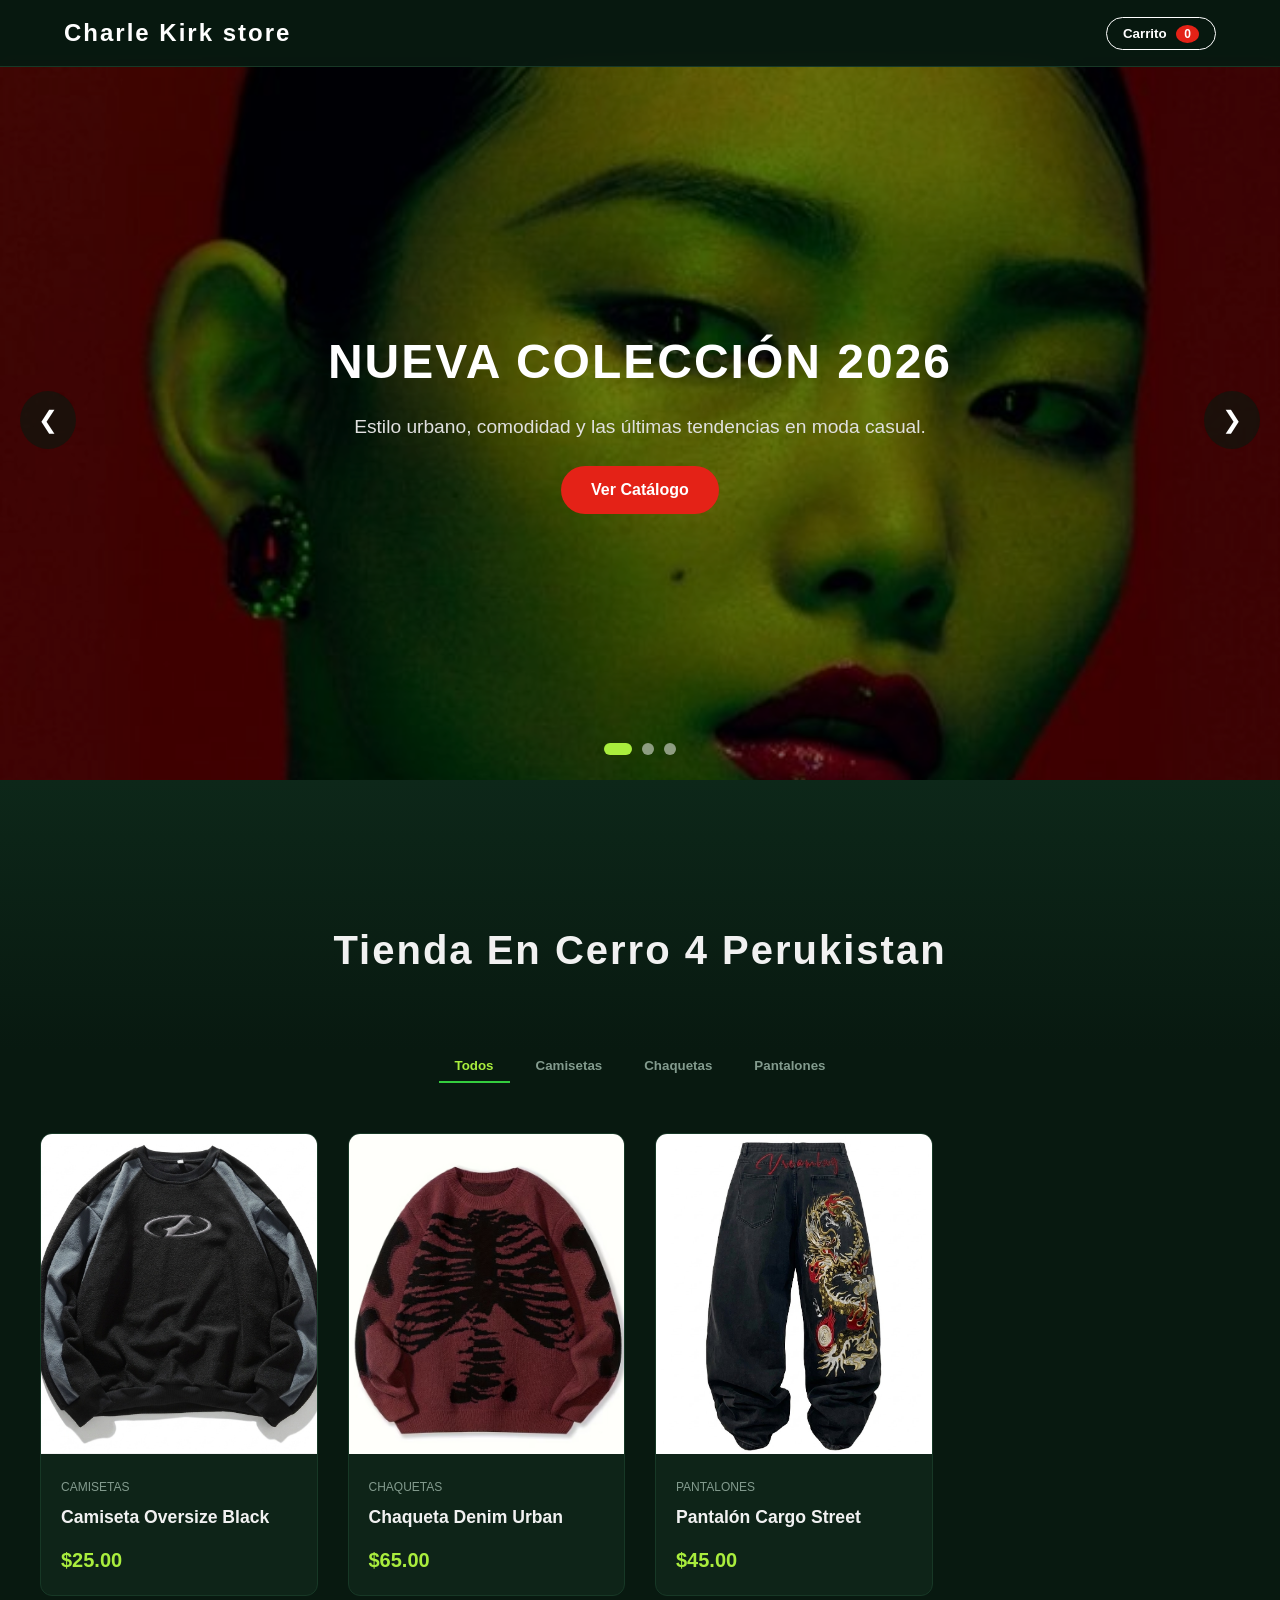
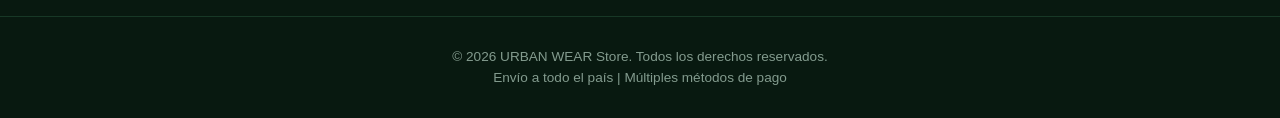
==== index.html @ a1fc96e9 "Add files via upload" ====
<!DOCTYPE html>
<html lang="es">
<head>
    <meta charset="UTF-8">
    <meta name="viewport" content="width=device-width, initial-scale=1.0">
    <title>URBAN WEAR | Nueva Colección 2026</title>
    <link rel="stylesheet" href="gemini-code-1788319221187.css">
</head>
<body>
    <!-- HEADER -->
    <header class="header">
        <div class="header-container">
            <a href="HURT.html" class="logo">
                
             Charle Kirk store  
            </a>
            
            <div class="nav-right">
                <button class="cart-icon-btn" onclick="toggleCart()" aria-label="Ver carrito">
                    Carrito <span class="cart-badge" id="cartCount">0</span>
                </button>
            </div>
        </div>
    </header>

    <!-- BANNER SLIDER EN EL INICIO -->
    <section class="hero-slider">
        <div class="slider-container" id="sliderContainer">
            <!-- Diapositiva 1 -->
            <div class="slide active">
                <img title="hola 3034'03" src="image/163700b85da5c30b538ca26309156ab8.jpg" alt="Nueva Colección 2026" class="slide-img">
                <div class="slide-content">
                    <h1>Nueva Colección 2026</h1>
                    <p>Estilo urbano, comodidad y las últimas tendencias en moda casual.</p>
                    <a href="#productsGrid" class="btn-hero">Ver Catálogo</a>
                </div>
            </div>
            <!-- Diapositiva 2 -->
            <div class="slide">
                <img title="holssllsdlfd" src="image/7cf122d9e688995574998baca7591b94.jpg" alt="Ofertas Urbanas" class="slide-img">
                <div class="slide-content">
                    <h1>Chaquetas & Hoodies</h1>
                    <p>Protección y diseño para el dia a dia en la ciudad.</p>
                    <button class="btn-hero" onclick="window.location.href='como-se-hizo.html'">Ver Chaquetas</button>
                </div>
            </div>
            <!-- Diapositiva 3 -->
            <div class="slide">
                <img src="image/2fb20e4307f51b3ee5117b6e5829adaa.jpg" alt="Tendencia Streetwear" class="slide-img">
                <div class="slide-content">
                    <h1>Estilo Streetwear</h1>
                    <p>Crea tu outfit ideal con nuestras prendas exclusivas.</p>
                    <button class="btn-hero" onclick="window.location.href='como-se-hizo2.html'">Ver Pantalones</button>
                </div>
            </div>
        </div>
        
        <!-- Controles de navegación -->
        <button class="slider-btn prev-btn" onclick="changeSlide(-1)" aria-label="Anterior">&#10094;</button>
        <button class="slider-btn next-btn" onclick="changeSlide(1)" aria-label="Siguiente">&#10095;</button>
        
        <!-- Indicadores (Puntos) -->
        <div class="slider-dots">
            <span class="dot active" onclick="goToSlide(0)"></span>
            <span class="dot" onclick="goToSlide(1)"></span>
            <span class="dot" onclick="goToSlide(2)"></span>
        </div>
    </section>

    <!-- HERO SECTION -->
        <section class="hero">
        <h1>Tienda En Cerro 4 Perukistan</h1>
    </section>

    <!-- TIENDA -->
    <section class="products-section" id="productsGrid">
        
        
        <!-- Barra de Filtros -->
        <div class="filter-bar">
            <button class="filter-btn active" onclick="filterProducts('all', event)">Todos</button>
            <button class="filter-btn" onclick="filterProducts('camisetas', event)">Camisetas</button>
            <button class="filter-btn" onclick="filterProducts('chaquetas', event)">Chaquetas</button>
            <button class="filter-btn" onclick="filterProducts('pantalones', event)">Pantalones</button>
        </div>
        
        <!-- Contenedor en Cuadricula Corregido -->
        <div class="products-container">
            <!-- Producto 1: Camiseta -->
            <article class="product-card" data-category="camisetas">
            <div class="product-img-wrapper" onclick="openProductModal(
            'Camiseta Oversize Black', 
            25.00, 
            'Camisetas', 
            'Algodón pesado de 240 GSM con corte relajado.', 
        [
            'image/Gemini_Generated_Image_12ysn412ysn412ys.jpg', 
            'image/Gemini_Generated_Image_q375s0q375s0q375.jpg'
        ]
    )">
                    
                    <img src="image/Gemini_Generated_Image_12ysn412ysn412ys.jpg" alt="Camiseta Frontal" class="product-img primary">
                    <img src="image/Gemini_Generated_Image_q375s0q375s0q375.jpg" alt="Camiseta Trasera" class="product-img secondary">
                   
                </div>
                <div class="product-details">
                    <span class="product-category">Camisetas</span>
                    <h3 class="product-title">Camiseta Oversize Black</h3>
                        <span class="product-price">$25.00</span>
                </div>
            </article>

            <!-- Producto 2: Chaqueta -->
            <article class="product-card" data-category="chaquetas">
                <div class="product-img-wrapper" onclick="openProductModal('Chaqueta Denim Urban', 65.00, 'Chaquetas', 'Denim rigido de alta durabilidad con acabado desgastado estilo vintage.', ['image/IMG_20260619_115208.jpg', 'image/Gemini_Generated_Image_75jp1m75jp1m75jp.jpg'])">
                    <img src="image/IMG_20260619_115208.jpg" alt="Chaqueta Frontal" class="product-img primary">
                    <img src="image/Gemini_Generated_Image_75jp1m75jp1m75jp.jpg" alt="Chaqueta Detalle" class="product-img secondary">
                    
                </div>
                <div class="product-details">
                    <span class="product-category">Chaquetas</span>
                    <h3 class="product-title">Chaqueta Denim Urban</h3>
                    
                        <span class="product-price">$65.00</span>

                </div>
            </article>

            <!-- Producto 3: Pantalón -->
            <article class="product-card" data-category="pantalones">
                <div class="product-img-wrapper" onclick="openProductModal('Pantalón Cargo Street', 45.00, 'Pantalones', 'Pantalón tipo cargo con múltiples bolsillos funcionales y ajuste tobillero.', ['image/03630782-336c-4d20-b25e-a9e3257070a8.jpg', 'image/89b2fe8f-d953-47ab-aab5-9dfa1ce4a994.jpg'])">
                    <img src="image/03630782-336c-4d20-b25e-a9e3257070a8.jpg" alt="Pantalón Cargo" class="product-img primary">
                    <img src="image/89b2fe8f-d953-47ab-aab5-9dfa1ce4a994.jpg" alt="Pantalón Detalle" class="product-img secondary">
                    
                </div>
                <div class="product-details">
                    <span class="product-category">Pantalones</span>
                    <h3 class="product-title">Pantalón Cargo Street</h3>
                    <div class="product-bottom">
                        <span class="product-price">$45.00</span>
                        
                    </div>
                </div>
            </article>
        </div>
    </section>

    <!-- CARRITO LATERAL -->
    <div class="cart-overlay" id="cartOverlay" onclick="toggleCart()"></div>
    <aside class="cart-drawer" id="cartDrawer" aria-hidden="true">
        <div class="cart-header">
            <h2>Tu Carrito</h2>
            <button class="close-cart" onclick="toggleCart()">&times;</button>
        </div>
        <ul class="cart-items-list" id="cartItemsList"></ul>
        <div class="cart-summary">
            <div class="cart-total">
                <span>Total:</span>
                <span id="cartTotal">$0.00</span>
            </div>
            <button class="btn-checkout" onclick="checkout()">Finalizar Compra</button>
        </div>
    </aside>

    <!-- FOOTER -->
    <footer>
        <p>&copy; 2026 URBAN WEAR Store. Todos los derechos reservados.</p>
        <span>Envío a todo el país | Múltiples métodos de pago</span>
    </footer>


<!-- REEMPLAZA EL BLOQUE DE TU MODAL CON ESTE -->
<div class="product-modal" id="productModal" aria-hidden="true">
    <button class="close-modal" onclick="closeProductModal()">&times;</button>
    <div class="modal-grid">
        <div class="modal-gallery">
            <div class="main-modal-img-container">
                <img id="modalMainImg" src="" alt="Producto" class="modal-main-img">
            </div>
            <!-- Contenedor donde JS inyectará las miniaturas dinámicamente -->
            <div class="modal-thumbnails" id="modalThumbnails"></div>
        </div>
        <div class="modal-info">
            <span class="product-category" id="modalCategory">Categoría</span>
            <h2 id="modalTitle">Nombre del Producto</h2>
            <div class="modal-price" id="modalPrice">$0.00</div>
            <p class="modal-description" id="modalDescription">Descripción...</p>
            
            <div class="modal-size-selector">
                <label>Talla: </label>
                <!-- ID agregado para capturar el clic de las tallas -->
                <div class="size-options" id="modalSizeOptions">
                    <button class="size-btn">S</button>
                    <button class="size-btn active">M</button>
                    <button class="size-btn">L</button>
                    <button class="size-btn">XL</button>
                </div>
            </div>
            
            <!-- ID agregado para escuchar el evento de añadir al carrito -->
            <button class="btn-checkout" id="btnAddToCartModal">Añadir al Carrito</button>
        </div>
    </div>
</div>
    
    <!-- MOVER EL SCRIPT AQUÍ AL FINAL -->
    <script src="gemini-code-1788319195585.js"></script>
</body>
</html>

    
</body>
</html>
---- gemini-code-1788319221187.css ----
/* ==========================================
   VARIABLES & CONFIGURACIÓN DE TEMA
   ========================================== */
:root {
    /* Paleta de colores: Fallen Angels */
    --lava-red: #E42217;      /* Rojo para botones y elementos de acento */
    --lemon-lime: #A9ED3D;    /* Lima brillante para estados hover y badges */
    --fresh-green: #34CD3F;   /* Verde para acentos secundarios */
    --black-bean: #081910;    /* Verde muy oscuro/Casi negro para fondos */

    /* Mapeo de la paleta a los componentes */
    --bg-color: var(--black-bean);
    --card-bg: #0e2418;       /* Tono verdoso ligeramente más claro para tarjetas */
    --modal-bg: #0a1c13;      /* Tono verdoso oscuro para ventanas modales */
    --primary-color: #ffffff;
    --text-color: #f1f1f1;
    --text-muted: #839b8e;    /* Tono apagado adaptado a la paleta */
    --accent-color: var(--lava-red);
    --accent-hover: #c4180e;
    --border-color: #173826;  /* Bordes verdes oscuros integrados */
    --transition: all 0.3s ease;
}

/* ==========================================
   RESET & ESTILOS BASE
   ========================================== */
*, *::before, *::after {
    margin: 0;
    padding: 0;
    box-sizing: border-box;
    font-family: 'Helvetica Neue', Arial, sans-serif;
}

body {
    background: var(--bg-color);
    color: var(--text-color);
    line-height: 1.5;
    overflow-x: hidden;
}

button {
    cursor: pointer;
    border: none;
    background: transparent;
    color: inherit;
    transition: var(--transition);
}

.header-container, 
.shop-container, 
.products-container {
    max-width: 1200px;
    margin: 0 auto;
}

/* ==========================================
   HEADER
   ========================================== */
.header {
    position: fixed;
    top: 0;
    width: 100%;
    background: rgba(8, 25, 16, 0.95);
    backdrop-filter: blur(8px);
    border-bottom: 1px solid var(--border-color);
    z-index: 1000;
    padding: 15px 5%;
}

.header-container {
    display: flex;
    justify-content: space-between;
    align-items: center;
}

.logo {
    display: flex;
    align-items: center;
    gap: 10px;
    font-weight: 900; 
    font-size: 24px; 
    letter-spacing: 2px; 
    color: var(--primary-color);
    text-decoration: none;
    
}

.logo-image { 
    height: 30px; 
}

.cart-icon-btn {
    border: 1px solid var(--primary-color);
    color: var(--primary-color);
    padding: 8px 16px;
    border-radius: 20px;
    font-weight: 600;
}

.cart-icon-btn:hover {
    background: var(--lemon-lime);
    border-color: var(--lemon-lime);
    color: var(--black-bean);
}

.cart-badge {
    background: var(--accent-color);
    color: #fff;
    padding: 2px 8px;
    border-radius: 50%;
    font-size: 0.75rem;
    margin-left: 6px;
}

/* ==========================================
   HERO & BANNER SLIDER
   ========================================== */
.hero {
    padding: 140px 5% 60px;
    text-align: center;
    background: linear-gradient(180deg, #0d2719 0%, var(--bg-color) 100%);
}

.hero h1 { font-size: 2.5rem; letter-spacing: 2px; margin-bottom: 10px; }
.hero p { color: var(--text-muted); }

.hero-slider {
    position: relative;
    width: 100%;
    height: 80vh;
    min-height: 450px;
    margin-top: 60px;
    overflow: hidden;
    background: var(--bg-color);
}

.slider-container { 
    width: 100%; 
    height: 100%; 
    position: relative; 
}

.slide {
    position: absolute;
    inset: 0;
    opacity: 0;
    transition: opacity 0.8s ease-in-out;
    display: flex;
    align-items: center;
    justify-content: center;
    will-change: opacity;
    cursor: pointer; /* Muestra la mano al pasar sobre el banner */
}

.slide.active { opacity: 1; z-index: 1; }

.slide-img {
    position: absolute;
    width: 100%;
    height: 100%;
    object-fit: cover;
    filter: brightness(0.5);
}

.slide-content {
    position: relative;
    z-index: 2;
    text-align: center;
    color: #fff;
    padding: 0 20px;
    max-width: 800px;
    animation: fadeInUp 0.8s ease forwards;
}

.slide-content h1 { 
    font-size: 3rem; 
    text-transform: uppercase; 
    letter-spacing: 2px; 
    margin-bottom: 15px; 
}

.slide-content p { 
    font-size: 1.2rem; 
    margin-bottom: 25px; 
    color: #e0e0e0; 
}

.btn-hero {
    display: inline-block;
    padding: 12px 30px;
    background: var(--accent-color);
    color: #fff;
    text-decoration: none;
    border-radius: 30px;
    font-weight: bold;
    font-size: 1rem;
    transition: var(--transition);
}

.btn-hero:hover { 
    background: var(--lemon-lime); 
    color: var(--black-bean);
    transform: translateY(-2px); 
}

.slider-btn {
    position: absolute;
    top: 50%;
    transform: translateY(-50%);
    background: rgba(8, 25, 16, 0.6);
    color: #fff;
    font-size: 1.5rem;
    padding: 15px 18px;
    border-radius: 50%;
    z-index: 10;
}

.slider-btn:hover { background: var(--lava-red); }
.prev-btn { left: 20px; }
.next-btn { right: 20px; }

.slider-dots {
    position: absolute;
    bottom: 25px;
    left: 50%;
    transform: translateX(-50%);
    display: flex;
    gap: 10px;
    z-index: 10;
}

.dot {
    width: 12px;
    height: 12px;
    border-radius: 50%;
    background: rgba(255, 255, 255, 0.5);
    cursor: pointer;
    transition: var(--transition);
}

.dot.active, .dot:hover {
    background: var(--lemon-lime);
    width: 28px;
    border-radius: 10px;
}

/* ==========================================
   PRODUCTOS & GRID
   ========================================== */
.shop-container { padding: 0 5%; margin-bottom: 60px; }

.filter-bar {
    display: flex;
    justify-content: center;
    gap: 10px;
    margin-bottom: 30px;
    flex-wrap: wrap;
}

.filter-btn {
    color: var(--text-muted);
    padding: 8px 16px;
    font-weight: 600;
    border-bottom: 2px solid transparent;
}

.filter-btn:hover, 
.filter-btn.active {
    color: var(--lemon-lime);
    border-bottom-color: var(--fresh-green);
}

.products-container {
    display: grid;
    grid-template-columns: repeat(auto-fill, minmax(260px, 1fr));
    gap: 30px;
    padding: 20px 0;
}

.product-card {
    background: var(--card-bg);
    border: 1px solid var(--border-color);
    border-radius: 12px;
    overflow: hidden;
    transition: var(--transition);
}

.product-card:hover { 
    transform: translateY(-5px); 
    border-color: var(--fresh-green); 
}

.product-details { padding: 20px; }
.product-category { font-size: 0.75rem; color: var(--text-muted); text-transform: uppercase; }
.product-title { font-size: 1.1rem; margin: 6px 0 15px; }
.product-bottom { display: flex; justify-content: space-between; align-items: center; }
.product-price { font-size: 1.25rem; font-weight: 700; color: var(--lemon-lime); }

/* Botones de acción general */
.btn-add-cart, .btn-checkout {
    background: var(--accent-color);
    color: #fff;
    font-weight: 600;
    border-radius: 6px;
}

.btn-add-cart { padding: 10px 18px; }
.btn-checkout { width: 100%; padding: 14px; font-size: 1rem; font-weight: 700; }

.btn-add-cart:hover, .btn-checkout:hover { 
    background: var(--lemon-lime); 
    color: var(--black-bean); 
}

/* Efecto hover e imágenes */
.product-img-wrapper {
    position: relative;
    width: 100%;
    height: 320px;
    background: var(--bg-color);
    overflow: hidden;
    cursor: pointer;
}

.product-img-wrapper .product-img {
    width: 100%;
    height: 100%;
    position: absolute;
    top: 0;
    left: 0;
    object-fit: cover;
    transition: opacity 0.4s ease-in-out, transform 0.4s ease;
}

.product-img-wrapper .product-img.secondary,
.product-img-wrapper:hover .product-img.primary { opacity: 0; }

.product-img-wrapper:hover .product-img.secondary {
    opacity: 1;
    transform: scale(1.05);
}

.quick-view-badge {
    position: absolute;
    bottom: 15px;
    left: 50%;
    transform: translate(-50%, 20px);
    background: var(--lemon-lime);
    color: var(--black-bean);
    font-weight: bold;
    padding: 6px 16px;
    border-radius: 20px;
    font-size: 0.75rem;
    opacity: 0;
    pointer-events: none;
    z-index: 2;
    transition: var(--transition);
}

.product-img-wrapper:hover .quick-view-badge {
    opacity: 1;
    transform: translate(-50%, 0);
}

/* ==========================================
   CARRITO LATERAL (DRAWER)
   ========================================== */
.cart-overlay {
    display: none;
    position: fixed;
    inset: 0;
    background: rgba(0, 0, 0, 0.7);
    z-index: 1500;
}

.cart-overlay.active { display: block; }

.cart-drawer {
    position: fixed;
    top: 0;
    right: -400px;
    width: 100%;
    max-width: 380px;
    height: 100%;
    background: var(--card-bg);
    z-index: 2000;
    transition: right 0.3s ease;
    padding: 25px;
    display: flex;
    flex-direction: column;
}

.cart-drawer.open { right: 0; }

.cart-header { 
    display: flex; 
    justify-content: space-between; 
    align-items: center; 
    border-bottom: 1px solid var(--border-color); 
    padding-bottom: 15px; 
}

.close-cart { 
    color: var(--text-color); 
    font-size: 1.8rem; 
}

.cart-items-list { 
    list-style: none; 
    flex-grow: 1; 
    overflow-y: auto; 
    margin: 20px 0; 
}

.cart-item { 
    display: flex; 
    justify-content: space-between; 
    align-items: center; 
    padding: 12px 0; 
    border-bottom: 1px solid var(--border-color); 
}

.cart-item-details { display: flex; flex-direction: column; gap: 4px; }
.cart-item-price { font-size: 0.8rem; color: var(--text-muted); }
.cart-item-controls { display: flex; align-items: center; gap: 8px; margin-top: 6px; }

.btn-qty {
    background: var(--black-bean);
    border: 1px solid var(--border-color);
    color: #fff;
    width: 22px;
    height: 22px;
    border-radius: 4px;
    font-weight: bold;
}

.btn-qty:hover { background: var(--fresh-green); color: var(--black-bean); }
.qty-count { font-size: 0.85rem; font-weight: bold; }
.cart-item-subtotal { display: flex; flex-direction: column; align-items: flex-end; justify-content: space-between; height: 100%; }
.remove-item-btn { color: var(--accent-color); font-size: 0.85rem; }

.cart-summary { border-top: 1px solid var(--border-color); padding-top: 20px; }
.cart-total { display: flex; justify-content: space-between; font-size: 1.2rem; font-weight: 700; margin-bottom: 15px; }

/* ==========================================
   MODAL PDP A PANTALLA COMPLETA (FULLSCREEN)
   ========================================== */
.product-modal {
    position: fixed;
    top: 0;
    left: 0;
    width: 100vw;
    height: 100vh;
    background-color: var(--modal-bg);
    color: var(--text-color);
    z-index: 9999;
    padding: 40px 20px;
    box-sizing: border-box;
    overflow-y: auto;
    
    transform: translateY(100%);
    visibility: hidden;
    transition: transform 0.4s cubic-bezier(0.16, 1, 0.3, 1), visibility 0.4s;
    will-change: transform;
}

.product-modal.active {
    visibility: visible;
    transform: translateY(0);
}

.close-modal {
    position: fixed;
    top: 20px;
    right: 25px;
    font-size: 1.8rem;
    background: var(--black-bean);
    border: 1px solid var(--border-color);
    color: #fff;
    border-radius: 50%;
    width: 45px;
    height: 45px;
    display: flex;
    align-items: center;
    justify-content: center;
    cursor: pointer;
    z-index: 10000;
    box-shadow: 0 4px 10px rgba(0,0,0,0.3);
}

.close-modal:hover { background: var(--accent-color); }

.modal-grid { 
    display: grid; 
    grid-template-columns: 1fr; 
    gap: 30px; 
    max-width: 1000px;
    margin: 40px auto 0;
    align-items: start; 
}

@media (min-width: 768px) {
    .modal-grid { grid-template-columns: 1fr 1fr; }
}

.main-modal-img-container { 
    width: 100%; 
    height: 400px; 
    border-radius: 8px; 
    overflow: hidden; 
    background: var(--bg-color); 
}

.modal-main-img { width: 100%; height: 100%; object-fit: cover; }
.modal-thumbnails { display: flex; gap: 10px; margin-top: 12px; }

.thumb-img {
    width: 65px;
    height: 65px;
    object-fit: cover;
    border-radius: 6px;
    cursor: pointer;
    border: 2px solid transparent;
    opacity: 0.6;
    transition: var(--transition);
}

.thumb-img.active, .thumb-img:hover { 
    opacity: 1; 
    border-color: var(--lemon-lime); 
}

.modal-info h2 { font-size: 2rem; margin: 5px 0 10px; }
.modal-price { font-size: 1.6rem; font-weight: bold; color: var(--lemon-lime); margin-bottom: 15px; }
.modal-description { color: var(--text-muted); font-size: 0.95rem; margin-bottom: 25px; line-height: 1.6; }
.modal-size-selector { margin-bottom: 25px; }
.size-options { display: flex; gap: 10px; margin-top: 10px; }

.size-btn {
    background: var(--black-bean);
    border: 1px solid var(--border-color);
    color: #fff;
    padding: 10px 18px;
    border-radius: 6px;
    font-weight: bold;
}

.size-btn.active, .size-btn:hover {
    background: var(--lemon-lime);
    color: var(--black-bean);
    border-color: var(--lemon-lime);
}

/* ==========================================
   FOOTER & ANIMACIONES
   ========================================== */
footer {
    text-align: center;
    padding: 30px;
    border-top: 1px solid var(--border-color);
    color: var(--text-muted);
    font-size: 0.85rem;
}

@keyframes fadeIn {
    from { opacity: 0; transform: translateY(10px); }
    to { opacity: 1; transform: translateY(0); }
}

@keyframes fadeInUp {
    from { opacity: 0; transform: translateY(20px); }
    to { opacity: 1; transform: translateY(0); }
}

/* ==========================================
   MEDIA QUERIES (DISPOSITIVOS MÓVILES)
   ========================================== */
@media (max-width: 768px) {
    .hero-slider { height: 50vh; min-height: 350px; }
    .slide-content h1 { font-size: 1.8rem; }
    .slide-content p { font-size: 0.9rem; }
    .slider-btn { padding: 10px 12px; font-size: 1rem; }
    .main-modal-img-container { height: 300px; }
}
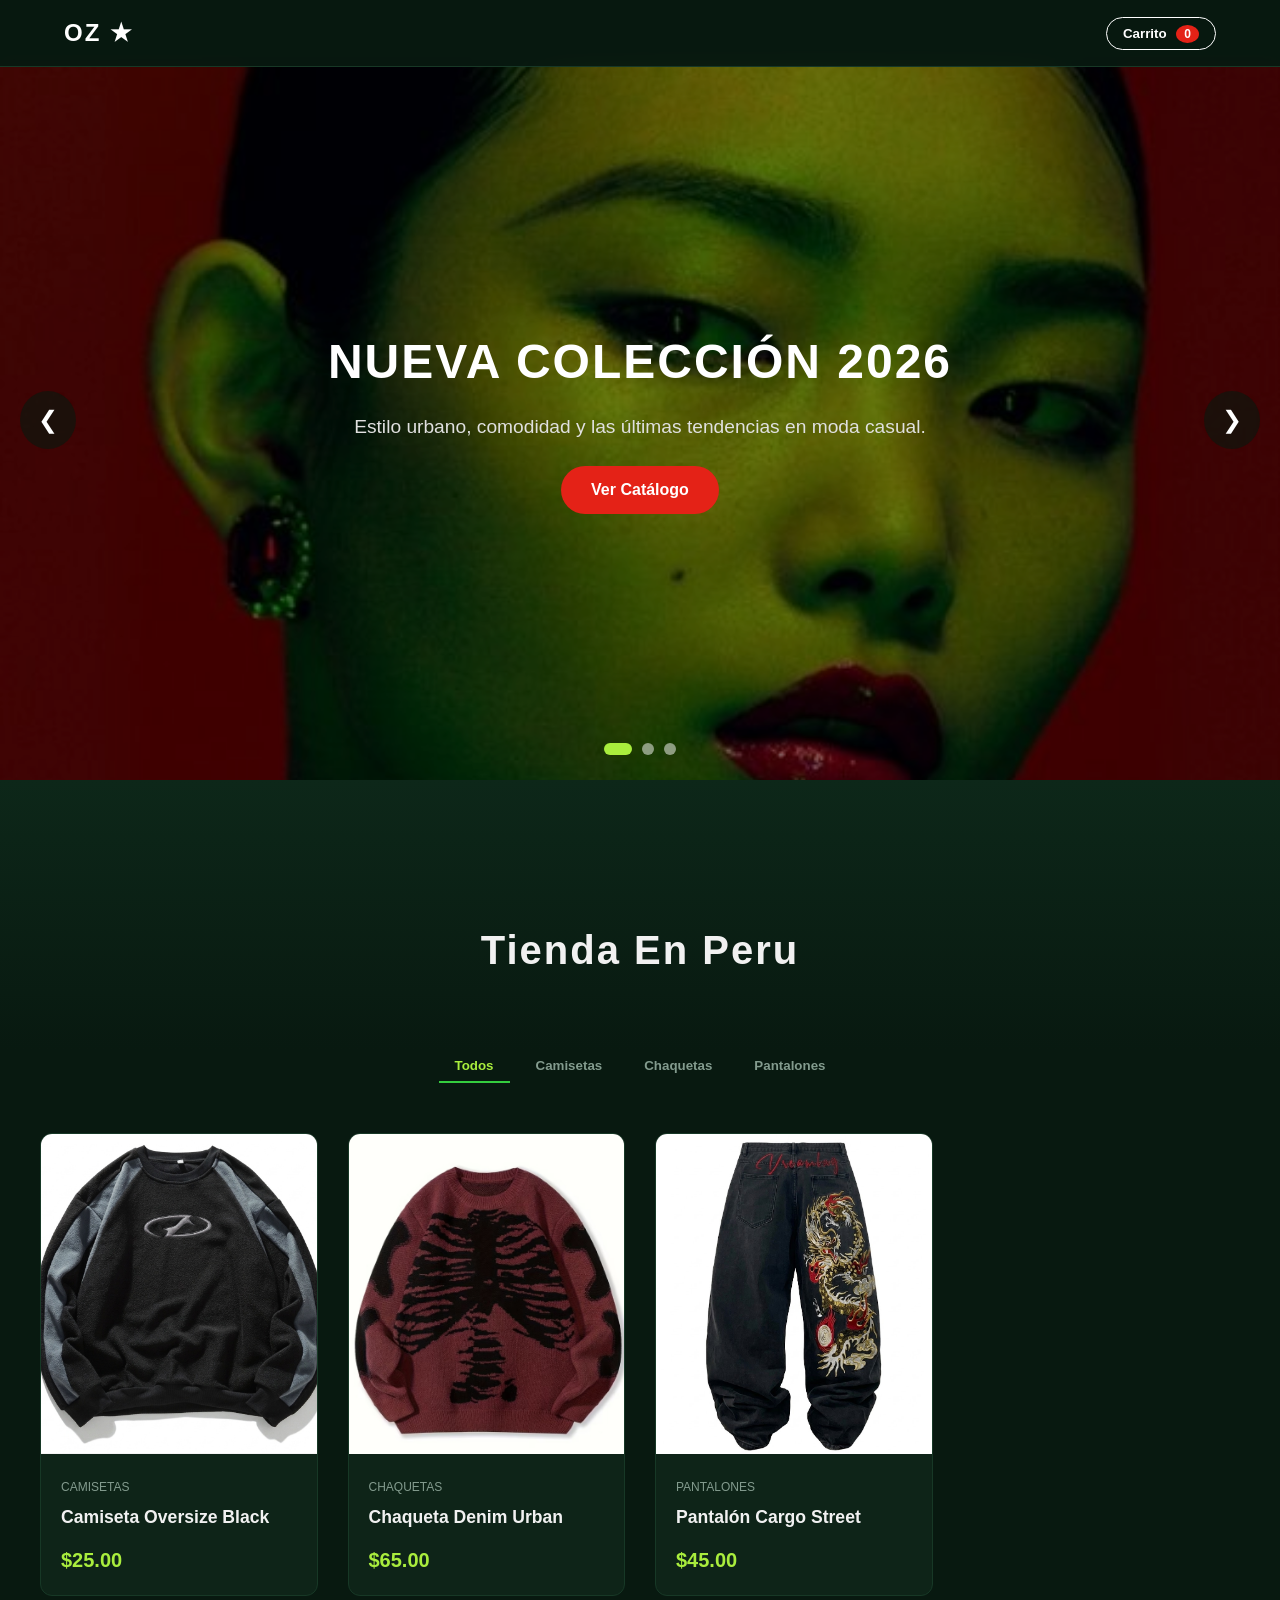
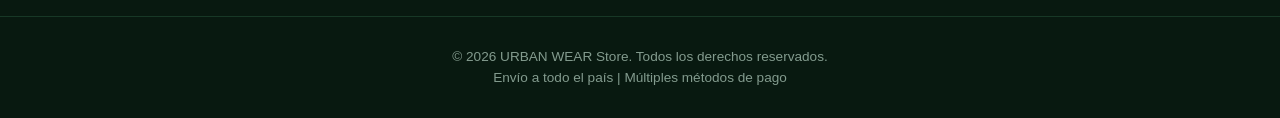
==== commit 0e1c62b4: "Update index.html" ====
--- a/index.html
+++ b/index.html
@@ -12,7 +12,7 @@
         <div class="header-container">
             <a href="HURT.html" class="logo">
                 
-             Charle Kirk store  
+             OZ ★  
             </a>
             
             <div class="nav-right">
@@ -69,7 +69,7 @@
 
     <!-- HERO SECTION -->
         <section class="hero">
-        <h1>Tienda En Cerro 4 Perukistan</h1>
+        <h1>Tienda En Peru</h1>
     </section>
 
     <!-- TIENDA -->
@@ -210,4 +210,4 @@
 
     
 </body>
-</html>+</html>
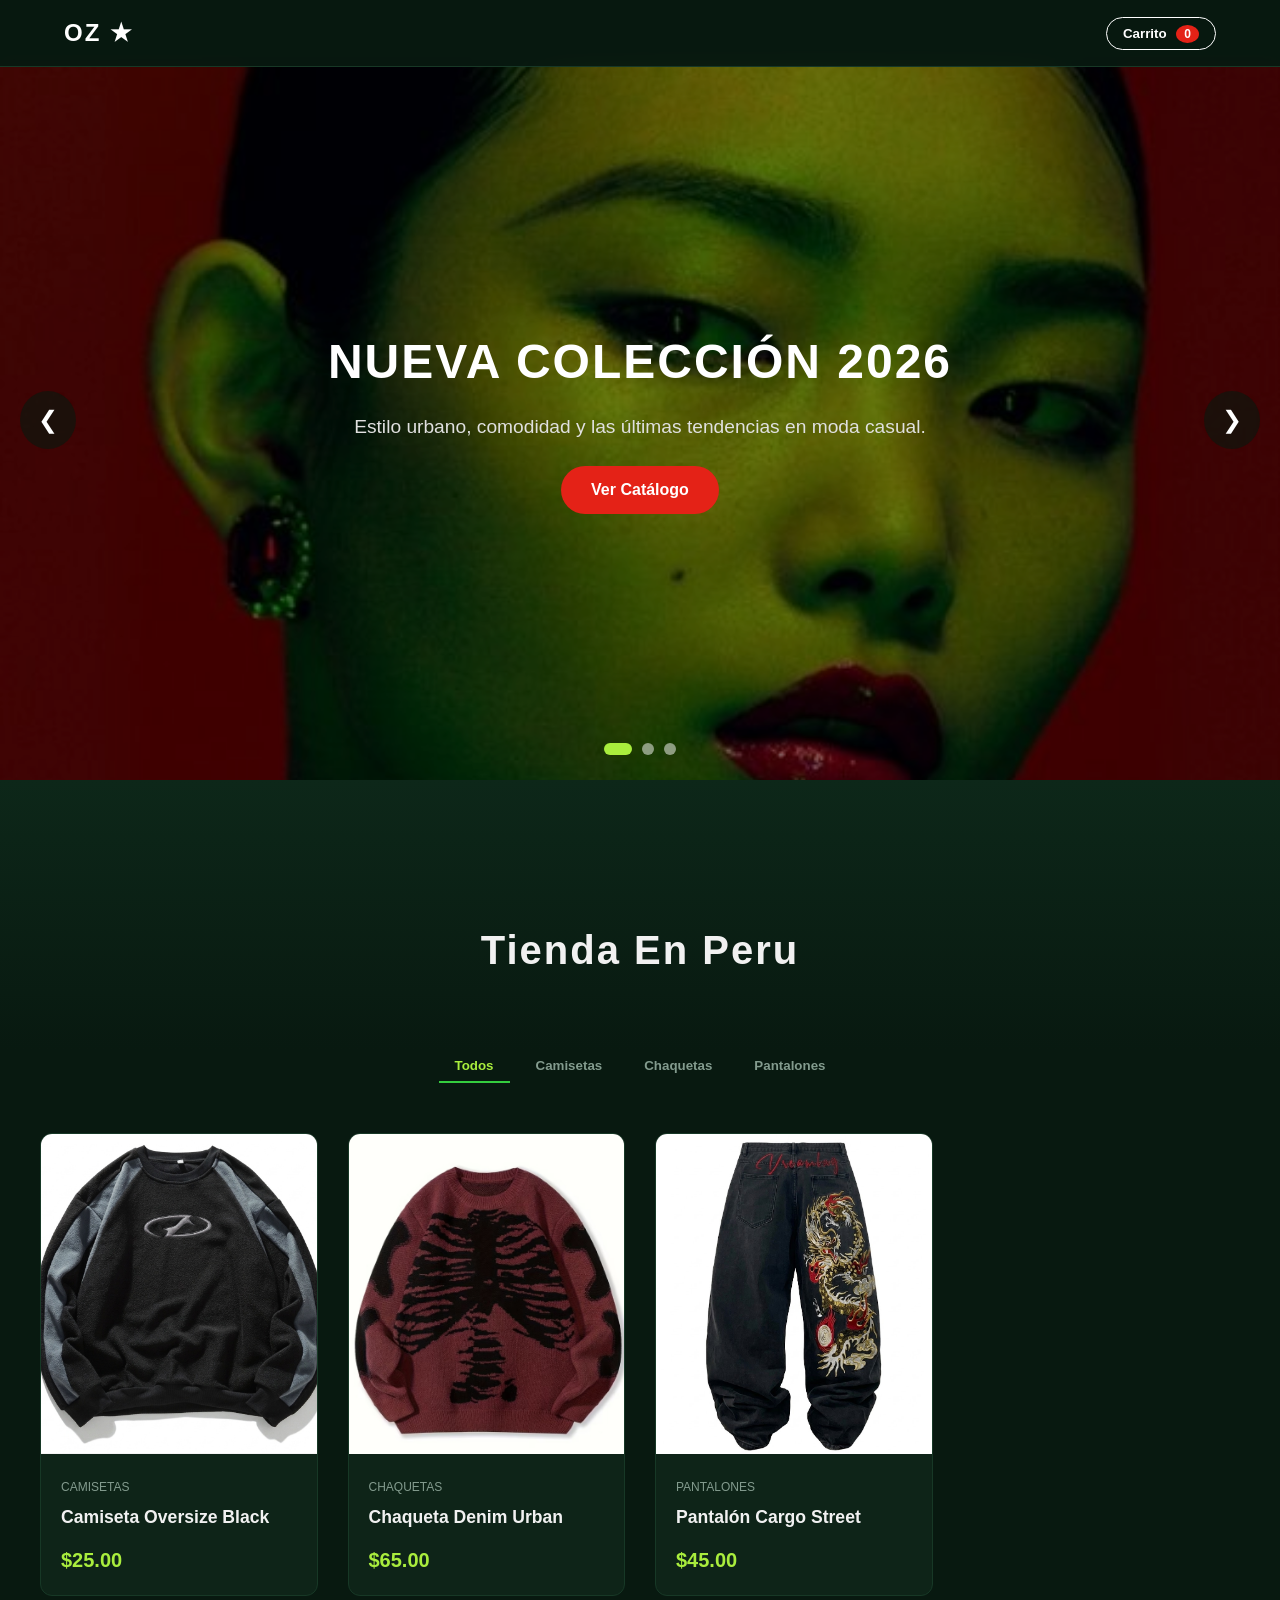
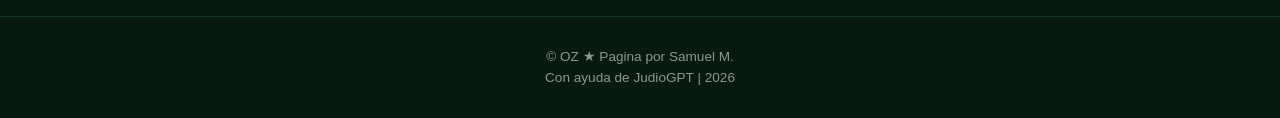
==== commit 82fb35ae: "Update index.html" ====
--- a/index.html
+++ b/index.html
@@ -10,7 +10,7 @@
     <!-- HEADER -->
     <header class="header">
         <div class="header-container">
-            <a href="HURT.html" class="logo">
+            <a href="index.html" class="logo">
                 
              OZ ★  
             </a>
@@ -164,8 +164,8 @@
 
     <!-- FOOTER -->
     <footer>
-        <p>&copy; 2026 URBAN WEAR Store. Todos los derechos reservados.</p>
-        <span>Envío a todo el país | Múltiples métodos de pago</span>
+        <p>&copy; OZ ★ Pagina por Samuel M.</p>
+        <span>Con ayuda de JudioGPT | 2026</span>
     </footer>
 
 
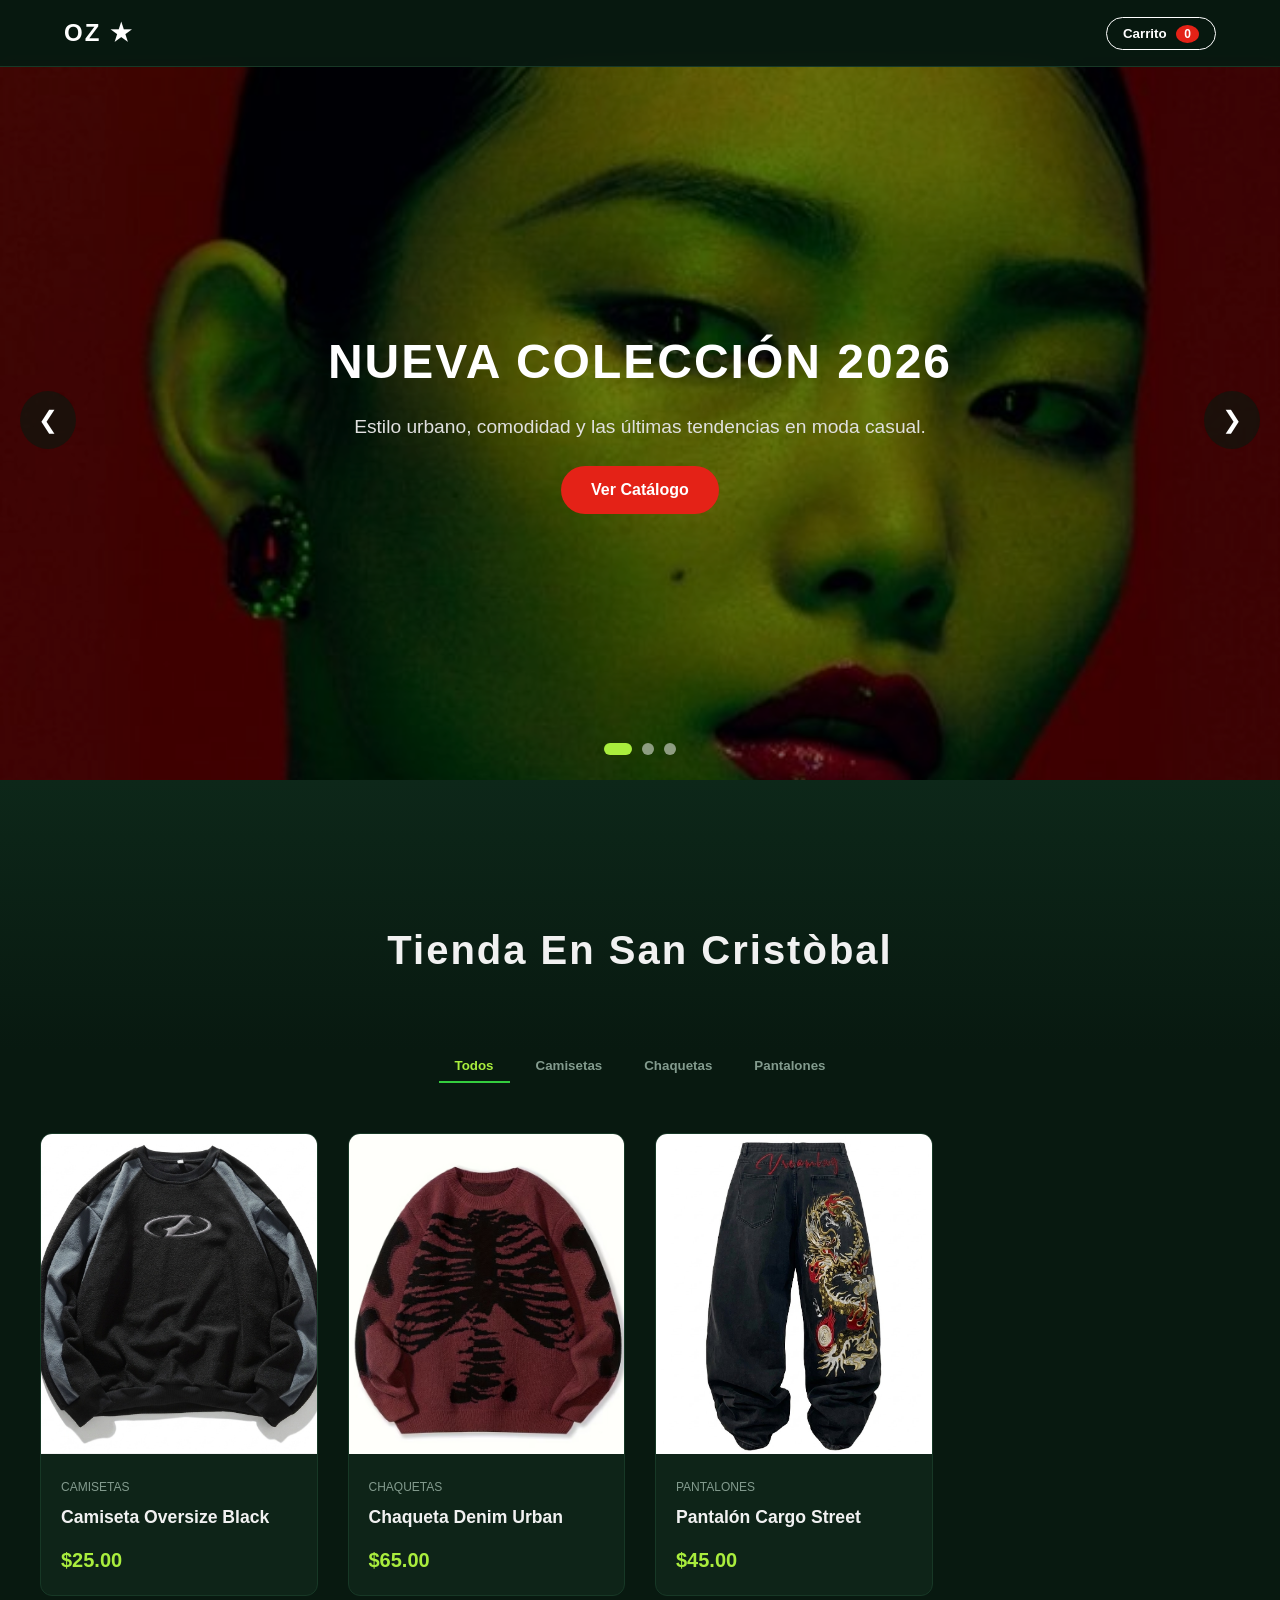
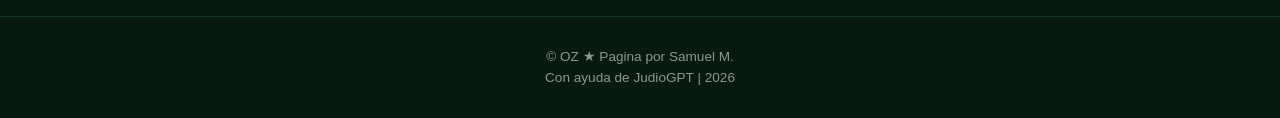
==== commit a4646e03: "Update index.html" ====
--- a/index.html
+++ b/index.html
@@ -69,7 +69,7 @@
 
     <!-- HERO SECTION -->
         <section class="hero">
-        <h1>Tienda En Peru</h1>
+        <h1>Tienda En San Cristòbal</h1>
     </section>
 
     <!-- TIENDA -->
